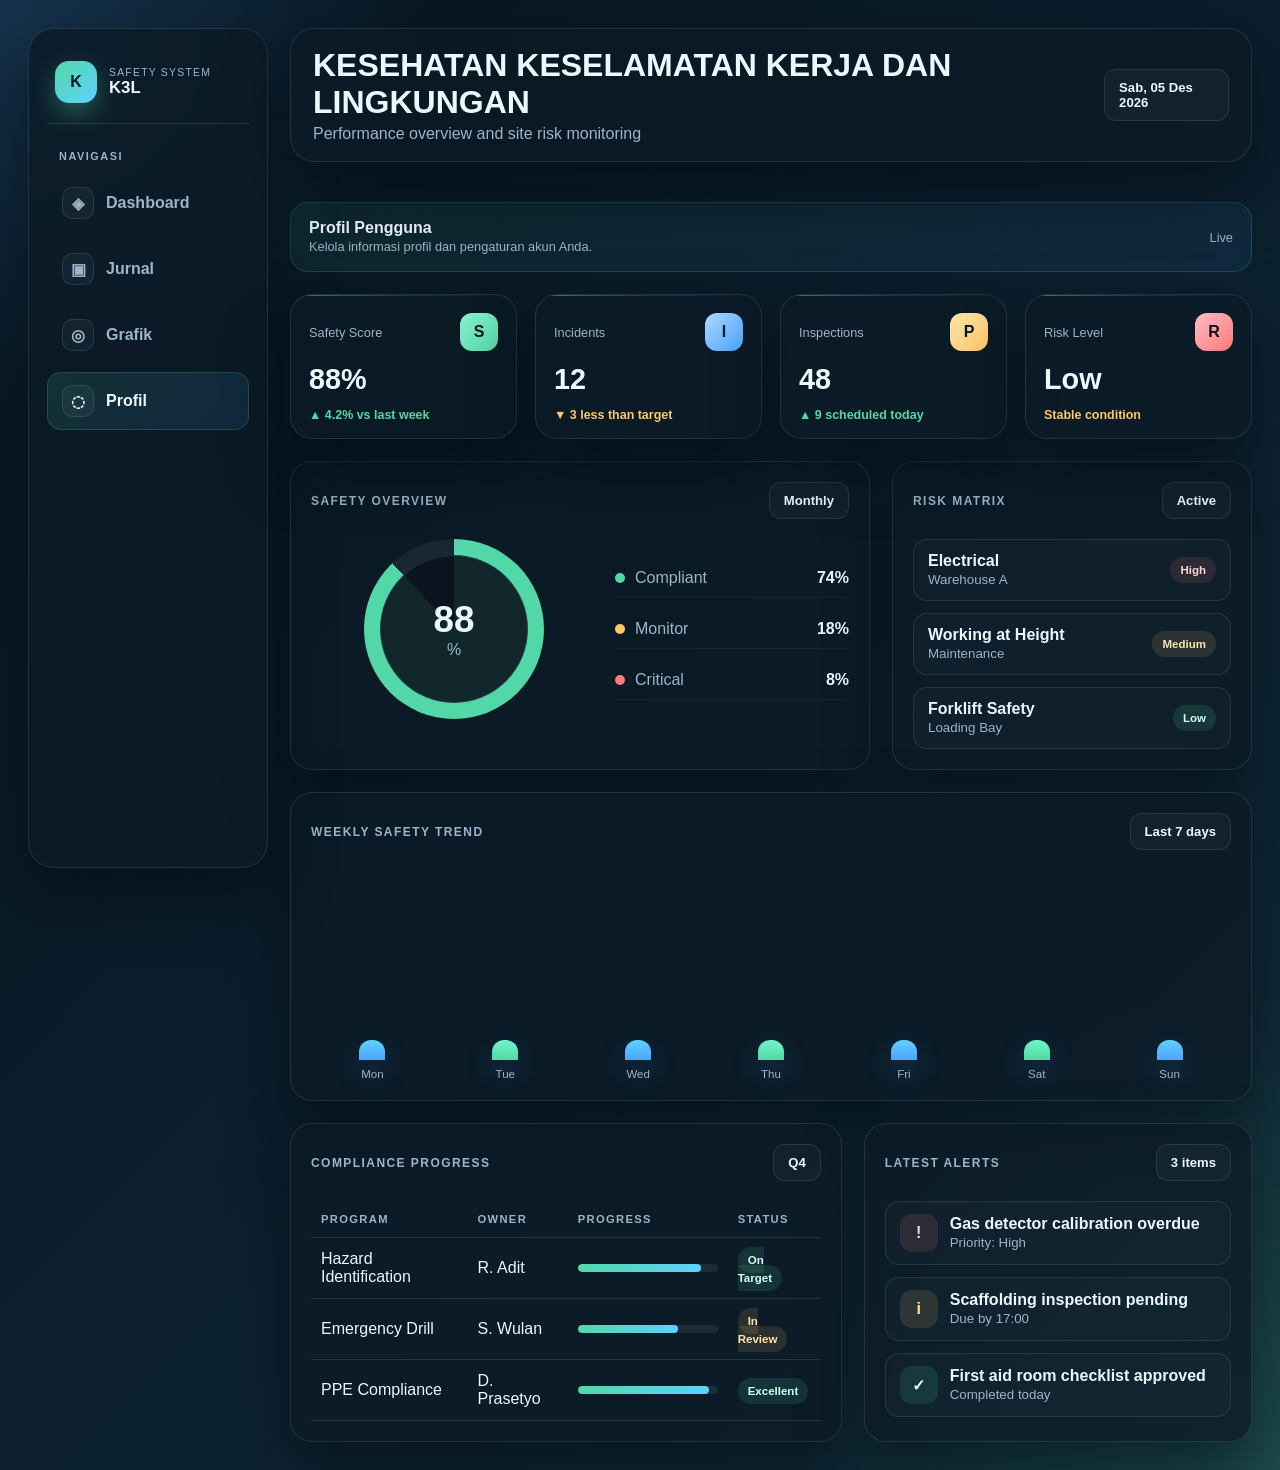
==== website/Profile.html @ e53a06c9 "Add files via upload" ====
<!DOCTYPE html>
<html lang="id">
  <head>
    <meta charset="UTF-8" />
    <meta name="viewport" content="width=device-width, initial-scale=1.0" />
    <title>K3L Premium Dashboard</title>
   <link rel="stylesheet" href="style.css">
   <link rel="stylesheet" href="bootstrap-icons.css">
  </head>
  <body>
    <div class="dashboard">
      <aside class="sidebar" id="siteSidebar">
        <div class="brand">
          <div class="brand-mark">K</div>
          <div>
            <small>Safety System</small>
            <strong>K3L</strong>
          </div>
          <button class="menu-toggle" type="button" aria-controls="siteSidebar" aria-expanded="false">
        <span aria-hidden="true" class="bi bi-list"></span> 
        </div>

        <nav class="nav" aria-label="Navigasi utama">
          <span class="nav-heading">Navigasi</span>
          <a class="nav-item" href="index.html"><span class="nav-icon" aria-hidden="true">◈</span> Dashboard</a>
          <a class="nav-item" href="Jurnal.html"><span class="nav-icon" aria-hidden="true">▣</span> Jurnal</a>
          <a class="nav-item" href="Grafik.html"><span class="nav-icon" aria-hidden="true">◎</span> Grafik</a>
          <a class="nav-item active" href="Profile.html" aria-current="page"><span class="nav-icon" aria-hidden="true">◌</span> Profil</a>
        </nav>

        
      </aside>

      <main class="main">
        <header class="topbar">
          <div class="title-wrap">
            <h1>KESEHATAN KESELAMATAN KERJA DAN LINGKUNGAN</h1>
            <p>Performance overview and site risk monitoring</p>
          </div>

          <div class="top-actions">
            <div class="pill" id="todayDate">--</div>
          </div>
        </header>

        <div class="info-panel">
          <div>
            <strong id="detailTitle">Profil Pengguna</strong>
            <span id="detailText">Kelola informasi profil dan pengaturan akun Anda.</span>
          </div>
          <span class="chip" id="detailBadge">Live</span>
        </div>

        <section class="stat-grid">
          <div class="card metric-card">
            <div class="metric-top">
              <span>Safety Score</span>
              <div class="metric-icon" style="background: linear-gradient(135deg, #8af0d0, var(--green));">S</div>
            </div>
            <strong>88%</strong>
            <div class="trend">▲ 4.2% vs last week</div>
          </div>

          <div class="card metric-card">
            <div class="metric-top">
              <span>Incidents</span>
              <div class="metric-icon" style="background: linear-gradient(135deg, #abd8ff, var(--blue));">I</div>
            </div>
            <strong>12</strong>
            <div class="trend warn">▼ 3 less than target</div>
          </div>

          <div class="card metric-card">
            <div class="metric-top">
              <span>Inspections</span>
              <div class="metric-icon" style="background: linear-gradient(135deg, #ffe4a8, var(--amber));">P</div>
            </div>
            <strong>48</strong>
            <div class="trend">▲ 9 scheduled today</div>
          </div>

          <div class="card metric-card">
            <div class="metric-top">
              <span>Risk Level</span>
              <div class="metric-icon" style="background: linear-gradient(135deg, #ffbcc5, var(--red));">R</div>
            </div>
            <strong>Low</strong>
            <div class="trend warn">Stable condition</div>
          </div>
        </section>

        <section class="content-grid">
          <div class="panel">
            <div class="panel-header">
              <h3>Safety Overview</h3>
              <span class="pill">Monthly</span>
            </div>

            <div class="score-panel">
              <div class="ring" aria-label="Safety score 88 percent">
                <div class="ring-value">
                  <strong>88</strong>
                  <span>%</span>
                </div>
              </div>

              <div class="legend">
                <div class="legend-row">
                  <div class="legend-label"><span class="dot" style="background: var(--green);"></span> Compliant</div>
                  <strong>74%</strong>
                </div>
                <div class="legend-row">
                  <div class="legend-label"><span class="dot" style="background: var(--amber);"></span> Monitor</div>
                  <strong>18%</strong>
                </div>
                <div class="legend-row">
                  <div class="legend-label"><span class="dot" style="background: var(--red);"></span> Critical</div>
                  <strong>8%</strong>
                </div>
              </div>
            </div>
          </div>

          <div class="panel">
            <div class="panel-header">
              <h3>Risk Matrix</h3>
              <span class="pill">Active</span>
            </div>

            <div class="risk-list">
              <div class="risk-item">
                <div>
                  <strong>Electrical</strong>
                  <small>Warehouse A</small>
                </div>
                <span class="risk-tag tag-red">High</span>
              </div>

              <div class="risk-item">
                <div>
                  <strong>Working at Height</strong>
                  <small>Maintenance</small>
                </div>
                <span class="risk-tag tag-amber">Medium</span>
              </div>

              <div class="risk-item">
                <div>
                  <strong>Forklift Safety</strong>
                  <small>Loading Bay</small>
                </div>
                <span class="risk-tag tag-green">Low</span>
              </div>
            </div>
          </div>
        </section>

        <section class="panel">
          <div class="panel-header">
            <h3>Weekly Safety Trend</h3>
            <span class="pill">Last 7 days</span>
          </div>

          <div class="chart-wrap">
            <div class="bars" aria-label="weekly safety trend chart">
              <div class="bar-group"><div class="bar" style="height: 54%;"></div><span>Mon</span></div>
              <div class="bar-group"><div class="bar alt" style="height: 70%;"></div><span>Tue</span></div>
              <div class="bar-group"><div class="bar" style="height: 63%;"></div><span>Wed</span></div>
              <div class="bar-group"><div class="bar alt" style="height: 84%;"></div><span>Thu</span></div>
              <div class="bar-group"><div class="bar" style="height: 76%;"></div><span>Fri</span></div>
              <div class="bar-group"><div class="bar alt" style="height: 92%;"></div><span>Sat</span></div>
              <div class="bar-group"><div class="bar" style="height: 88%;"></div><span>Sun</span></div>
            </div>
          </div>
        </section>

        <section class="bottom-grid">
          <div class="panel">
            <div class="panel-header">
              <h3>Compliance Progress</h3>
              <span class="pill">Q4</span>
            </div>

            <table>
              <thead>
                <tr>
                  <th>Program</th>
                  <th>Owner</th>
                  <th>Progress</th>
                  <th>Status</th>
                </tr>
              </thead>
              <tbody>
                <tr>
                  <td>Hazard Identification</td>
                  <td>R. Adit</td>
                  <td><div class="progress"><span style="width: 88%;"></span></div></td>
                  <td><span class="risk-tag tag-green">On Target</span></td>
                </tr>
                <tr>
                  <td>Emergency Drill</td>
                  <td>S. Wulan</td>
                  <td><div class="progress"><span style="width: 72%;"></span></div></td>
                  <td><span class="risk-tag tag-amber">In Review</span></td>
                </tr>
                <tr>
                  <td>PPE Compliance</td>
                  <td>D. Prasetyo</td>
                  <td><div class="progress"><span style="width: 94%;"></span></div></td>
                  <td><span class="risk-tag tag-green">Excellent</span></td>
                </tr>
              </tbody>
            </table>
          </div>

          <div class="panel">
            <div class="panel-header">
              <h3>Latest Alerts</h3>
              <span class="pill">3 items</span>
            </div>

            <div class="alert-list">
              <div class="alert-item">
                <div class="alert-icon red">!</div>
                <div class="alert-text">
                  <strong>Gas detector calibration overdue</strong>
                  <small>Priority: High</small>
                </div>
              </div>

              <div class="alert-item">
                <div class="alert-icon amber">i</div>
                <div class="alert-text">
                  <strong>Scaffolding inspection pending</strong>
                  <small>Due by 17:00</small>
                </div>
              </div>

              <div class="alert-item">
                <div class="alert-icon green">✓</div>
                <div class="alert-text">
                  <strong>First aid room checklist approved</strong>
                  <small>Completed today</small>
                </div>
              </div>
            </div>
          </div>
        </section>
      </main>
    </div>

    <script>
      const menuToggle = document.querySelector('.menu-toggle');
      const sidebar = document.getElementById('siteSidebar');

      menuToggle.addEventListener('click', () => {
        const isOpen = sidebar.classList.toggle('is-open');
        menuToggle.setAttribute('aria-expanded', String(isOpen));
        menuToggle.innerHTML = isOpen
          ? '<span aria-hidden="true">×</span> '
          : '<span aria-hidden="true">☰</span> ';
      });

      window.matchMedia('(min-width: 1181px)').addEventListener('change', (event) => {
        if (event.matches) {
          sidebar.classList.remove('is-open');
          menuToggle.setAttribute('aria-expanded', 'false');
          menuToggle.innerHTML = '<span aria-hidden="true">☰</span> Menu Navigasi';
        }
      });

      const dateEl = document.getElementById('todayDate');
      const now = new Date();
      dateEl.textContent = now.toLocaleDateString('id-ID', {
        weekday: 'short',
        day: '2-digit',
        month: 'short',
        year: 'numeric'
      });

      const setDetail = (title, text, badge = 'Live') => {
        document.getElementById('detailTitle').textContent = title;
        document.getElementById('detailText').textContent = text;
        document.getElementById('detailBadge').textContent = badge;
      };

      document.querySelectorAll('.nav-item').forEach((item) => {
        item.addEventListener('click', () => {
          document.querySelectorAll('.nav-item').forEach((nav) => nav.classList.remove('active'));
          item.classList.add('active');

          const label = item.textContent.trim();
          setDetail(label, `Memantau area ${label.toLowerCase()} dan perkembangan performa K3L saat ini.`, 'Active');
        });
      });

      document.querySelectorAll('.metric-card').forEach((card, index) => {
        card.addEventListener('click', () => {
          document.querySelectorAll('.metric-card').forEach((c) => c.classList.remove('active'));
          card.classList.add('active');

          const labels = {
            0: ['Safety Score', 'Pencapaian score keselamatan meningkat dan konsisten pada level aman.'],
            1: ['Incident Trend', 'Jumlah insiden turun dibanding target mingguan dan area kerja lebih terkendali.'],
            2: ['Inspection Coverage', 'Pelaksanaan inspeksi tinggi dengan jadwal hari ini terselesaikan.'],
            3: ['Risk Level', 'Tingkat risiko tetap terkendali dengan status aman untuk area operasi.']
          };

          const [title, text] = labels[index] || ['Dashboard Overview', 'Klik menu atau kartu untuk melihat detail area K3L.'];
          setDetail(title, text, 'Updated');
        });
      });

      document.querySelectorAll('.risk-item, .alert-item, .task-item').forEach((item) => {
        item.addEventListener('click', () => {
          document.querySelectorAll('.risk-item, .alert-item, .task-item').forEach((el) => el.classList.remove('active'));
          item.classList.add('active');
          const title = item.querySelector('strong')?.textContent || 'Area Dipilih';
          const desc = item.querySelector('small')?.textContent || 'Detail item dipilih dan perlu tindak lanjut segera.';
          setDetail(title, desc, 'Selected');
        });
      });
    </script>
  </body>
</html>
---- website/style.css ----
:root {
   --bg: #06141d;
   --bg-2: #0b1f2d;
   --bg-3: #112d3a;
   --panel: rgba(12, 27, 38, 0.82);
   --panel-strong: rgba(18, 37, 49, 0.92);
   --panel-soft: rgba(24, 50, 65, 0.8);
   --line: rgba(168, 196, 219, 0.14);
   --line-strong: rgba(168, 196, 219, 0.18);
   --text: #ecf7ff;
   --muted: #9bb5c9;
   --green: #52d8a6;
   --green-2: #71f4c8;
   --cyan: #5fd1ff;
   --blue: #4ca5ff;
   --blue-2: #74b7ff;
   --amber: #ffc76a;
   --amber-2: #ffd98a;
   --red: #ff7a7a;
   --red-2: #ffb1b1;
   --shadow: 0 28px 60px rgba(2, 9, 17, 0.52);
 }



 
 a {

   gap: 10px;
   text-decoration: none;
   color: var(--text);

 }

 * {
   box-sizing: border-box;
 }

 html,
 body {
   margin: 0;
   min-height: 100%;
   font-family: "Segoe UI", Tahoma, Geneva, Verdana, sans-serif;
   background:
     radial-gradient(circle at top left, rgba(61, 130, 202, 0.28), transparent 22%),
     radial-gradient(circle at bottom right, rgba(82, 216, 166, 0.18), transparent 25%),
     linear-gradient(135deg, var(--bg) 0%, var(--bg-2) 52%, var(--bg-3) 100%);
   color: var(--text);
 }

 body {
   padding: 28px;
 }

 .dashboard {
   max-width: 1480px;
   margin: 0 auto;
   display: grid;
   grid-template-columns: 240px 1fr;
   gap: 22px;
 }

 .menu-toggle {
   display: none;
   align-items: center;
   justify-content: center;
   gap: 10px;
   min-height: 48px;
   padding: 12px 16px;
   border: 1px solid rgba(82, 216, 166, 0.24);
   border-radius: 14px;
   background: linear-gradient(135deg, rgba(82, 216, 166, 0.14), rgba(79, 144, 255, 0.12));
   color: var(--text);
   font: inherit;
   font-weight: 700;
   cursor: pointer;
 }

 .menu-toggle:focus-visible {
   outline: 2px solid var(--cyan);
   outline-offset: 3px;
 }

 .sidebar {
   background: rgba(12, 27, 38, 0.8);
   border: 1px solid var(--line);
   border-radius: 26px;
   box-shadow: var(--shadow);
   padding: 22px 18px;
   min-height: 840px;
   align-self: start;
   position: sticky;
   top: 28px;
   backdrop-filter: blur(18px);
 }

 .brand {
   display: flex;
   align-items: center;
   gap: 12px;
   padding: 10px 8px 20px;
   border-bottom: 1px solid var(--line);
 }

 .brand-mark {
   width: 42px;
   height: 42px;
   border-radius: 14px;
   background: linear-gradient(135deg, var(--green), var(--cyan));
   color: #031721;
   display: grid;
   place-items: center;
   font-weight: 800;
   box-shadow: 0 10px 25px rgba(82, 216, 166, 0.35);
 }

 .brand small {
   display: block;
   color: var(--muted);
   letter-spacing: 0.12em;
   text-transform: uppercase;
   font-size: 0.65rem;
 }

 .brand strong {
   display: block;
   font-size: 1.05rem;
 }

 .nav {
   margin-top: 26px;
   display: grid;
   gap: 8px;
 }

 .nav-heading {
   padding: 0 12px 4px;
   color: var(--muted);
   font-size: 0.68rem;
   font-weight: 700;
   letter-spacing: 0.14em;
   text-transform: uppercase;
 }

 .nav-item {
   display: flex;
   align-items: center;
   gap: 12px;
   width: 100%;
   padding: 12px 14px;
   border-radius: 14px;
   color: var(--muted);
   font-weight: 600;
   border: 1px solid transparent;
   text-decoration: none;
   transition: all 0.2s ease;
 }

 .nav-item:hover,
 .nav-item:focus-visible,
 .metric-card:hover,
 .risk-item:hover,
 .alert-item:hover,
 .task-item:hover {
   transform: translateY(-1px);
   border-color: rgba(82, 216, 166, 0.2);
 }

 .nav-item:focus-visible {
   outline: 2px solid var(--cyan);
   outline-offset: 2px;
 }

 .nav-item.active {
   background: linear-gradient(135deg, rgba(82, 216, 166, 0.12), rgba(79, 144, 255, 0.12));
   color: var(--text);
   border-color: rgba(82, 216, 166, 0.2);
 }

 .nav-icon {
   width: 32px;
   height: 32px;
   border-radius: 10px;
   display: grid;
   place-items: center;
   background: rgba(255, 255, 255, 0.04);
   border: 1px solid var(--line);
 }

 .sidebar-card {
   margin-top: 28px;
   padding: 16px 14px;
   border-radius: 18px;
   background: linear-gradient(180deg, rgba(82, 216, 166, 0.08), rgba(79, 144, 255, 0.04));
   border: 1px solid rgba(82, 216, 166, 0.16);
 }

 .sidebar-card small {
   color: var(--muted);
   display: block;
   margin-bottom: 8px;
 }

 .sidebar-card strong {
   display: block;
   font-size: 1.8rem;
   margin-bottom: 8px;
 }

 .sidebar-card .chip {
   display: inline-block;
   background: rgba(82, 216, 166, 0.12);
   color: #c4f5df;
   border: 1px solid rgba(82, 216, 166, 0.2);
   border-radius: 999px;
   padding: 6px 10px;
   font-size: 0.72rem;
   font-weight: 700;
 }

 .main {
   display: grid;
   gap: 22px;
 }

 .topbar {
   display: flex;
   justify-content: space-between;
   align-items: center;
   background: rgba(12, 27, 38, 0.7);
   border: 1px solid var(--line);
   border-radius: 24px;
   padding: 18px 22px;
   box-shadow: var(--shadow);
   backdrop-filter: blur(18px);
 }

 .title-wrap h1 {
   margin: 0;
   font-size: 2rem;
 }

 .title-wrap p {
   margin: 4px 0 0;
   color: var(--muted);
 }

 .top-actions {
   display: flex;
   align-items: center;
   gap: 12px;
 }

 .pill,
 .btn-primary {
   border: 1px solid var(--line);
   border-radius: 12px;
   padding: 10px 14px;
   font-size: 0.82rem;
   background: rgba(255, 255, 255, 0.03);
   color: var(--text);
   font-weight: 600;
 }

 .btn-primary {
   background: linear-gradient(135deg, rgba(82, 216, 166, 0.18), rgba(79, 144, 255, 0.18));
   border-color: rgba(82, 216, 166, 0.22);
 }

 .stat-grid {
   display: grid;
   grid-template-columns: repeat(4, minmax(170px, 1fr));
   gap: 18px;
 }

 .card {
   background: rgba(12, 27, 38, 0.8);
   border: 1px solid var(--line);
   border-radius: 22px;
   box-shadow: var(--shadow);
   padding: 18px 18px 16px;
   position: relative;
   overflow: hidden;
 }

 .card::before {
   content: "";
   position: absolute;
   inset: 0 auto auto 0;
   width: 100%;
   height: 1px;
   background: linear-gradient(90deg, rgba(82, 216, 166, 0.55), rgba(79, 144, 255, 0.2), transparent);
 }

 .metric-card {
   display: grid;
   gap: 12px;
   cursor: pointer;
   transition: all 0.2s ease;
 }

 .metric-card.active {
   border-color: rgba(82, 216, 166, 0.35);
   box-shadow: 0 0 0 1px rgba(82, 216, 166, 0.18), var(--shadow);
   background: linear-gradient(180deg, rgba(82, 216, 166, 0.08), rgba(12, 27, 38, 0.82));
 }

 .metric-top {
   display: flex;
   justify-content: space-between;
   align-items: center;
 }

 .metric-top span {
   color: var(--muted);
   font-size: 0.8rem;
 }

 .metric-icon {
   width: 38px;
   height: 38px;
   border-radius: 12px;
   display: grid;
   place-items: center;
   font-weight: 800;
   color: #051821;
 }

 .metric-card strong {
   font-size: clamp(1.8rem, 2vw, 2.3rem);
 }

 .trend {
   color: var(--green);
   font-size: 0.78rem;
   font-weight: 600;
 }

 .trend.warn {
   color: var(--amber);
 }

 .content-grid {
   display: grid;
   grid-template-columns: 1.45fr 0.9fr;
   gap: 22px;
 }

 .panel {
   background: rgba(12, 27, 38, 0.8);
   border: 1px solid var(--line);
   border-radius: 22px;
   padding: 20px;
   box-shadow: var(--shadow);
 }

 .info-panel {
   display: flex;
   justify-content: space-between;
   align-items: center;
   gap: 12px;
   background: linear-gradient(135deg, rgba(82, 216, 166, 0.08), rgba(79, 144, 255, 0.08));
   border: 1px solid rgba(82, 216, 166, 0.18);
   border-radius: 18px;
   padding: 16px 18px;
   margin-top: 18px;
 }

 .info-panel strong {
   display: block;
   font-size: 1rem;
 }

 .info-panel span {
   color: var(--muted);
   font-size: 0.8rem;
 }

 .panel-header {
   display: flex;
   justify-content: space-between;
   align-items: center;
   margin-bottom: 20px;
 }

 .panel-header h3 {
   margin: 0;
   letter-spacing: 0.12em;
   text-transform: uppercase;
   color: var(--muted);
   font-size: 0.75rem;
 }

 .score-panel {
   display: grid;
   grid-template-columns: 1.1fr 0.9fr;
   gap: 18px;
   align-items: center;
 }

 .ring {
   --score: 88;
   width: 180px;
   height: 180px;
   border-radius: 50%;
   display: grid;
   place-items: center;
   background: conic-gradient(var(--green) calc(var(--score) * 1%), rgba(255, 255, 255, 0.06) 0);
   position: relative;
   margin: 0 auto;
 }

 .ring::before {
   content: "";
   position: absolute;
   inset: 16px;
   border-radius: 50%;
   background: rgba(10, 21, 32, 0.9);
   border: 1px solid var(--line);
 }

 .ring-value {
   position: relative;
   z-index: 1;
   text-align: center;
 }

 .ring-value strong {
   display: block;
   font-size: 2.3rem;
 }

 .ring-value span {
   color: var(--muted);
 }

 .legend {
   display: grid;
   gap: 12px;
 }

 .legend-row {
   display: flex;
   align-items: center;
   justify-content: space-between;
   padding: 10px 0;
   border-bottom: 1px solid rgba(255, 255, 255, 0.04);
 }

 .legend-label {
   display: flex;
   align-items: center;
   gap: 10px;
   color: var(--muted);
 }

 .dot {
   width: 10px;
   height: 10px;
   border-radius: 50%;
   display: inline-block;
 }

 .risk-list {
   display: grid;
   gap: 12px;
 }

 .risk-item {
   display: grid;
   grid-template-columns: 1fr auto;
   gap: 12px;
   align-items: center;
   padding: 12px 14px;
   border: 1px solid var(--line);
   border-radius: 14px;
   background: rgba(255, 255, 255, 0.02);
   cursor: pointer;
   transition: all 0.2s ease;
 }

 .risk-item.active {
   border-color: rgba(82, 216, 166, 0.3);
   background: rgba(82, 216, 166, 0.04);
 }

 .risk-item strong {
   display: block;
 }

 .risk-item small {
   color: var(--muted);
 }

 .risk-tag {
   border-radius: 999px;
   padding: 7px 10px;
   font-size: 0.72rem;
   font-weight: 700;
 }

 .tag-green {
   background: rgba(82, 216, 166, 0.12);
   color: #d5fdf0;
 }

 .tag-amber {
   background: rgba(255, 199, 106, 0.12);
   color: #ffe2a9;
 }

 .tag-red {
   background: rgba(255, 122, 122, 0.12);
   color: #ffd0d0;
 }

 .chart-wrap {
   margin-top: 8px;
 }

 .bars {
   display: flex;
   align-items: flex-end;
   justify-content: space-between;
   gap: 10px;
   height: 210px;
   padding-top: 16px;
 }

 .bar-group {
   flex: 1;
   display: flex;
   flex-direction: column;
   align-items: center;
   gap: 8px;
 }

 .bar {
   width: 26px;
   border-radius: 12px 12px 0 0;
   background: linear-gradient(180deg, var(--cyan), var(--blue));
   min-height: 20px;
   box-shadow: 0 12px 28px rgba(79, 144, 255, 0.22);
 }

 .bar.alt {
   background: linear-gradient(180deg, var(--green-2), var(--green));
 }

 .bar-group span {
   color: var(--muted);
   font-size: 0.72rem;
 }

 .task-list,
 .alert-list {
   display: grid;
   gap: 12px;
 }

 .task-item,
 .alert-item {
   display: grid;
   grid-template-columns: auto 1fr auto;
   gap: 12px;
   align-items: center;
   padding: 12px 14px;
   border: 1px solid var(--line);
   border-radius: 14px;
   background: rgba(255, 255, 255, 0.02);
   cursor: pointer;
   transition: all 0.2s ease;
 }

 .task-item.active,
 .alert-item.active {
   border-color: rgba(82, 216, 166, 0.3);
   background: rgba(82, 216, 166, 0.04);
 }

 .avatar {
   width: 38px;
   height: 38px;
   border-radius: 12px;
   display: grid;
   place-items: center;
   font-weight: 800;
   color: #021822;
 }

 .avatar.green {
   background: linear-gradient(135deg, #89f0d0, var(--green));
 }

 .avatar.blue {
   background: linear-gradient(135deg, #a9d6ff, var(--blue));
 }

 .avatar.amber {
   background: linear-gradient(135deg, #ffe7a8, var(--amber));
 }

 .task-text strong,
 .alert-text strong {
   display: block;
 }

 .task-text small,
 .alert-text small {
   color: var(--muted);
 }

 .status-dot {
   width: 10px;
   height: 10px;
   border-radius: 50%;
   background: var(--green);
   box-shadow: 0 0 0 6px rgba(82, 216, 166, 0.12);
 }

 .bottom-grid {
   display: grid;
   grid-template-columns: 1.35fr 0.95fr;
   gap: 22px;
 }

 table {
   width: 100%;
   border-collapse: collapse;
 }

 th,
 td {
   text-align: left;
   padding: 12px 10px;
   border-bottom: 1px solid var(--line);
 }

 th {
   color: var(--muted);
   letter-spacing: 0.12em;
   text-transform: uppercase;
   font-size: 0.7rem;
 }

 .progress {
   width: 140px;
   height: 8px;
   background: rgba(255, 255, 255, 0.07);
   border-radius: 999px;
   overflow: hidden;
 }

 .progress>span {
   display: block;
   height: 100%;
   border-radius: inherit;
   background: linear-gradient(90deg, var(--green), var(--cyan));
 }

 .alert-item {
   grid-template-columns: auto 1fr;
 }

 .alert-icon {
   width: 38px;
   height: 38px;
   border-radius: 12px;
   display: grid;
   place-items: center;
   font-weight: 800;
 }

 .alert-icon.red {
   background: rgba(255, 122, 122, 0.12);
   color: #ffd0d0;
 }

 .alert-icon.amber {
   background: rgba(255, 199, 106, 0.12);
   color: #ffe2a9;
 }

 .alert-icon.green {
   background: rgba(82, 216, 166, 0.12);
   color: #d5fdf0;
 }

 @media (max-width: 1180px) {
   .dashboard {
     grid-template-columns: 1fr;
     gap: 14px;
   }

   .menu-toggle {
     display: flex;
         position: absolute;
    right: 10px;
   }

   .sidebar {
     max-height: 70px;
     min-height: 0;
     margin: 0;
     padding: 0 18px;
     border-width: 0;
     overflow: hidden;
     /* opacity: 0; */
     /* visibility: Hidden; */
     transform: translateY(-10px);
     transition: max-height 0.4s ease, opacity 0.3s ease, transform 0.3s ease,
       padding 0.4s ease, border-width 0.4s ease, visibility 0.4s;
     position: static;
   }

   .sidebar.is-open {
     max-height: 420px;
     padding: 22px 18px;
     border-width: 1px;
     opacity: 1;
     visibility: visible;
     transform: translateY(0);
   }
 }

 @media (max-width: 900px) {

   .stat-grid,
   .content-grid,
   .bottom-grid,
   .score-panel {
     grid-template-columns: 1fr;
   }
 }

 @media (max-width: 620px) {
   body {
     padding: 16px;
   }

   .topbar {
     flex-direction: column;
     align-items: flex-start;
     gap: 16px;
   }

   .stat-grid {
     grid-template-columns: 1fr 1fr;
   }

   .top-actions {
     width: 100%;
     justify-content: space-between;
   }

   .nav {
     grid-template-columns: repeat(2, minmax(0, 1fr));
   }

   .nav-heading {
     grid-column: 1 / -1;
   }

   .nav-item {
     padding: 10px;
     gap: 8px;
     font-size: 0.88rem;
   }
 }
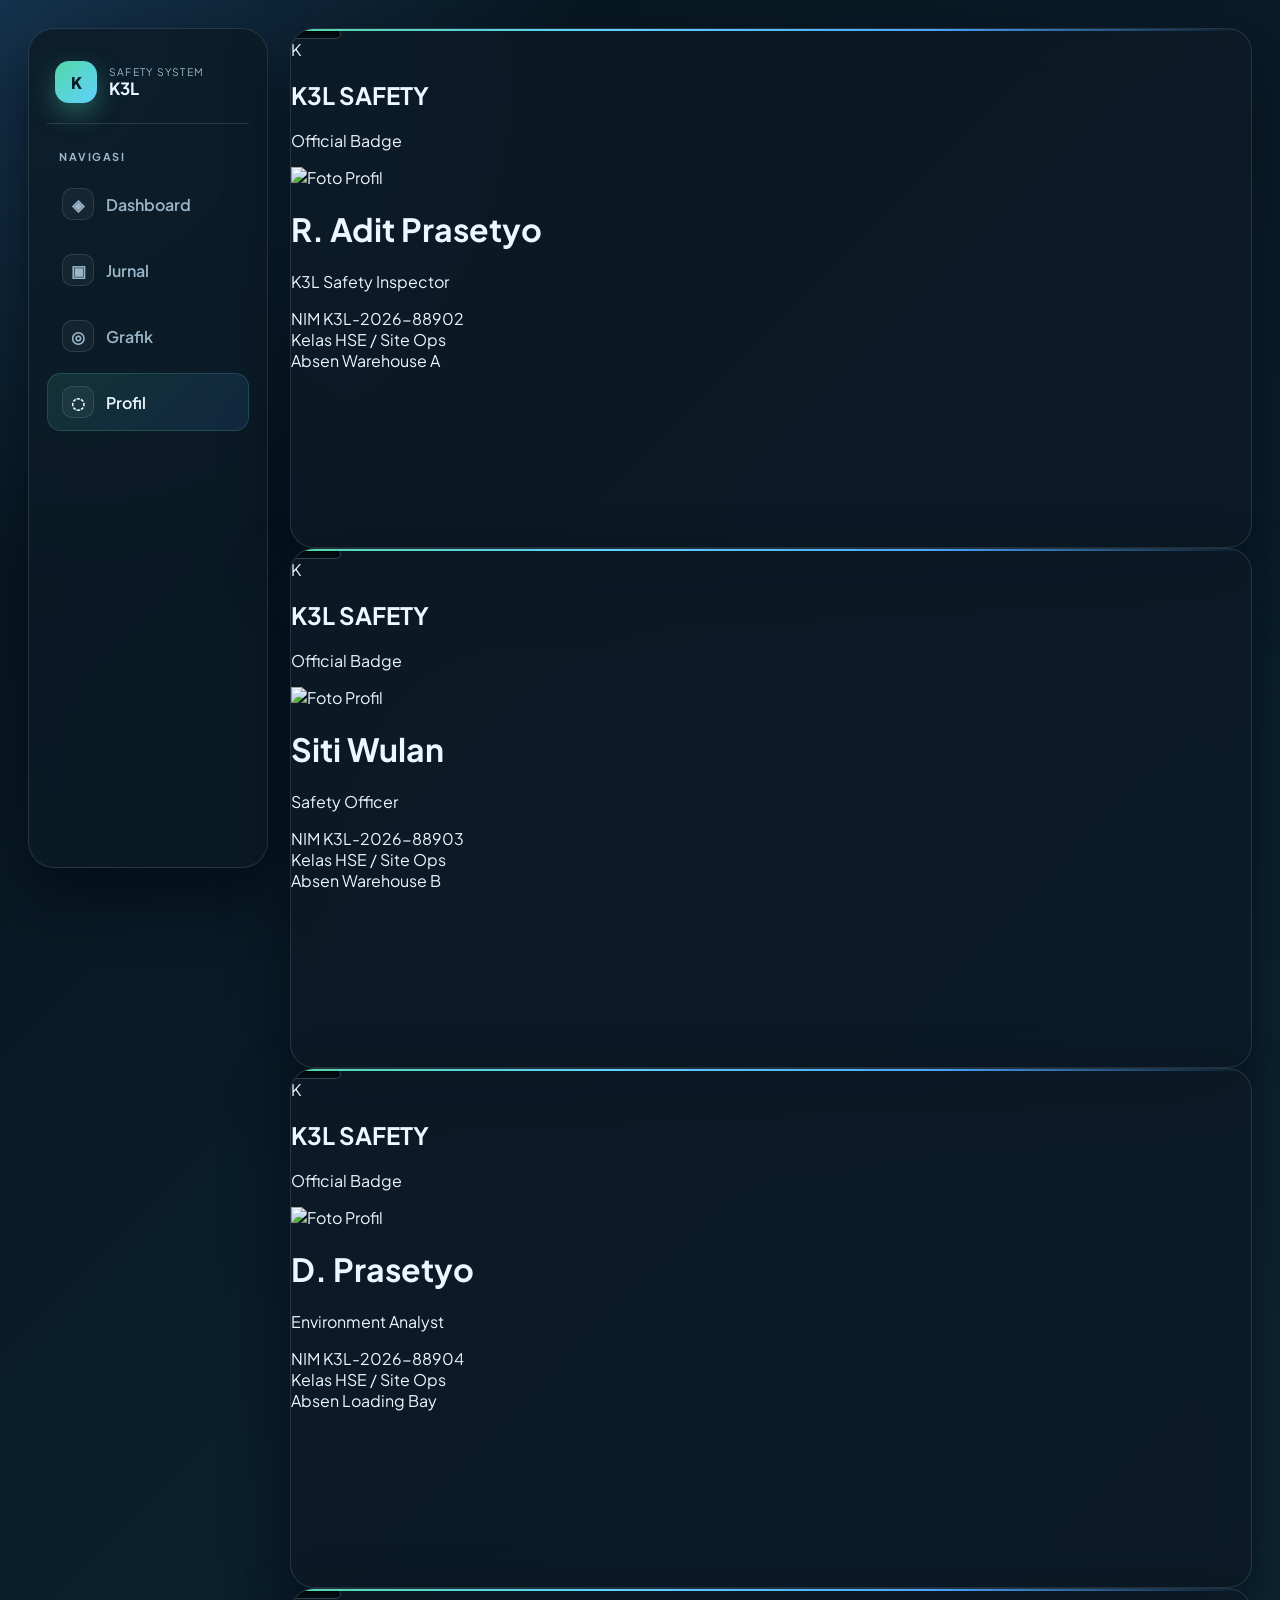
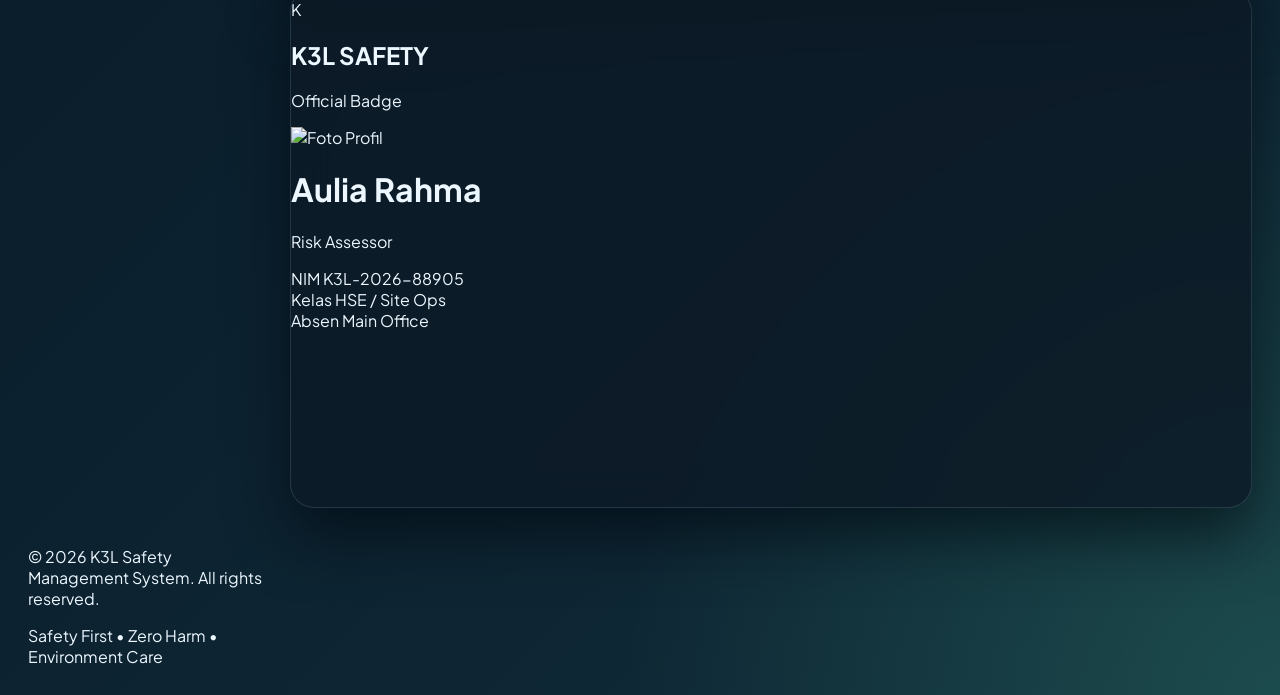
==== commit c48719f1: "nih" ====
--- a/website/Profile.html
+++ b/website/Profile.html
@@ -1,325 +1,536 @@
-<!DOCTYPE html>
+<!doctype html>
 <html lang="id">
-  <head>
+
+<head>
     <meta charset="UTF-8" />
     <meta name="viewport" content="width=device-width, initial-scale=1.0" />
-    <title>K3L Premium Dashboard</title>
-   <link rel="stylesheet" href="style.css">
-   <link rel="stylesheet" href="bootstrap-icons.css">
-  </head>
-  <body>
+    <title>K3L Premium Dashboard - ID Card</title>
+
+    <!-- Tailwind CSS & Icons CDN -->
+    <script src="https://cdn.tailwindcss.com"></script>
+    <link rel="preconnect" href="https://fonts.googleapis.com" />
+    <link rel="preconnect" href="https://fonts.gstatic.com" crossorigin />
+    <link href="https://fonts.googleapis.com/css2?family=Plus+Jakarta+Sans:wght@400;500;600;700;800&display=swap"
+        rel="stylesheet" />
+    <link rel="stylesheet" href="https://cdnjs.cloudflare.com/ajax/libs/font-awesome/6.4.0/css/all.min.css" />
+    <link rel="stylesheet" href="https://cdn.jsdelivr.net/npm/bootstrap-icons@1.11.1/font/bootstrap-icons.css" />
+
+    <!-- GABUNGAN CSS TERPADU -->
+    <style>
+        :root {
+            --bg: #06141d;
+            --bg-2: #0b1f2d;
+            --bg-3: #112d3a;
+            --panel: rgba(12, 27, 38, 0.85);
+            --panel-strong: rgba(18, 37, 49, 0.95);
+            --panel-soft: rgba(24, 50, 65, 0.8);
+            --line: rgba(168, 196, 219, 0.16);
+            --line-strong: rgba(168, 196, 219, 0.28);
+            --text: #ecf7ff;
+            --muted: #9bb5c9;
+            --green: #52d8a6;
+            --green-2: #71f4c8;
+            --cyan: #5fd1ff;
+            --blue: #4ca5ff;
+            --blue-2: #74b7ff;
+            --amber: #ffc76a;
+            --amber-2: #ffd98a;
+            --red: #ff7a7a;
+            --red-2: #ffb1b1;
+            --shadow: 0 28px 60px rgba(2, 9, 17, 0.65);
+        }
+
+        * {
+            box-sizing: border-box;
+        }
+
+        html,
+        body {
+            margin: 0;
+            min-height: 100%;
+            font-family:
+                "Plus Jakarta Sans", "Segoe UI", Tahoma, Geneva, Verdana, sans-serif;
+            background:
+                radial-gradient(circle at top left,
+                    rgba(61, 130, 202, 0.28),
+                    transparent 22%),
+                radial-gradient(circle at bottom right,
+                    rgba(82, 216, 166, 0.18),
+                    transparent 25%),
+                linear-gradient(135deg,
+                    var(--bg) 0%,
+                    var(--bg-2) 52%,
+                    var(--bg-3) 100%);
+            color: var(--text);
+        }
+
+        body {
+            padding: 28px;
+        }
+
+        a {
+            gap: 10px;
+            text-decoration: none;
+            color: var(--text);
+        }
+
+        /* Custom Glassmorphism Card Style */
+        .glass-card {
+            background: rgba(12, 27, 38, 0.85);
+            backdrop-filter: blur(20px);
+            -webkit-backdrop-filter: blur(20px);
+            border: 1px solid var(--line);
+            box-shadow: var(--shadow);
+        }
+
+        .glass-input {
+            background: rgba(255, 255, 255, 0.04);
+            border: 1px solid var(--line);
+            color: var(--text);
+            transition: all 0.2s ease;
+        }
+
+        .glass-input:focus {
+            border-color: var(--cyan);
+            outline: none;
+            box-shadow: 0 0 12px rgba(95, 209, 255, 0.25);
+            background: rgba(255, 255, 255, 0.07);
+        }
+
+        .dashboard {
+            max-width: 1480px;
+            margin: 0 auto;
+            display: grid;
+            grid-template-columns: 240px 1fr;
+            gap: 22px;
+        }
+
+        .menu-toggle {
+            display: none;
+            align-items: center;
+            justify-content: center;
+            gap: 10px;
+            min-height: 48px;
+            padding: 12px 16px;
+            border: 1px solid rgba(82, 216, 166, 0.24);
+            border-radius: 14px;
+            background: linear-gradient(135deg,
+                    rgba(82, 216, 166, 0.14),
+                    rgba(79, 144, 255, 0.12));
+            color: var(--text);
+            font: inherit;
+            font-weight: 700;
+            cursor: pointer;
+        }
+
+        .sidebar {
+            background: rgba(12, 27, 38, 0.8);
+            border: 1px solid var(--line);
+            border-radius: 26px;
+            box-shadow: var(--shadow);
+            padding: 22px 18px;
+            min-height: 840px;
+            align-self: start;
+            position: sticky;
+            top: 28px;
+            backdrop-filter: blur(18px);
+        }
+
+        .brand {
+            display: flex;
+            align-items: center;
+            gap: 12px;
+            padding: 10px 8px 20px;
+            border-bottom: 1px solid var(--line);
+        }
+
+        .brand-mark {
+            width: 42px;
+            height: 42px;
+            border-radius: 14px;
+            background: linear-gradient(135deg, var(--green), var(--cyan));
+            color: #031721;
+            display: grid;
+            place-items: center;
+            font-weight: 800;
+            box-shadow: 0 10px 25px rgba(82, 216, 166, 0.35);
+        }
+
+        .brand small {
+            display: block;
+            color: var(--muted);
+            letter-spacing: 0.12em;
+            text-transform: uppercase;
+            font-size: 0.65rem;
+        }
+
+        .brand strong {
+            display: block;
+            font-size: 1.05rem;
+        }
+
+        .nav {
+            margin-top: 26px;
+            display: grid;
+            gap: 8px;
+        }
+
+        .nav-heading {
+            padding: 0 12px 4px;
+            color: var(--muted);
+            font-size: 0.68rem;
+            font-weight: 700;
+            letter-spacing: 0.14em;
+            text-transform: uppercase;
+        }
+
+        .nav-item {
+            display: flex;
+            align-items: center;
+            gap: 12px;
+            width: 100%;
+            padding: 12px 14px;
+            border-radius: 14px;
+            color: var(--muted);
+            font-weight: 600;
+            border: 1px solid transparent;
+            text-decoration: none;
+            transition: all 0.2s ease;
+        }
+
+        .nav-item:hover,
+        .nav-item.active {
+            background: linear-gradient(135deg,
+                    rgba(82, 216, 166, 0.12),
+                    rgba(79, 144, 255, 0.12));
+            color: var(--text);
+            border-color: rgba(82, 216, 166, 0.2);
+        }
+
+        .nav-icon {
+            width: 32px;
+            height: 32px;
+            border-radius: 10px;
+            display: grid;
+            place-items: center;
+            background: rgba(255, 255, 255, 0.04);
+            border: 1px solid var(--line);
+        }
+
+        /* Card Styles */
+        .card-front {
+            width: 100%;
+            height: 520px;
+            border-radius: 24px;
+            overflow: hidden;
+            position: relative;
+        }
+
+        .card-front::before {
+            content: "";
+            position: absolute;
+            top: 0;
+            left: 0;
+            right: 0;
+            height: 2px;
+            background: linear-gradient(90deg,
+                    var(--green),
+                    var(--cyan),
+                    var(--blue),
+                    transparent);
+        }
+
+        .lanyard-hole {
+            width: 50px;
+            height: 10px;
+            background: rgba(4, 15, 22, 0.9);
+            border: 1px solid var(--line-strong);
+            border-radius: 20px;
+            box-shadow: inset 0 2px 5px rgba(0, 0, 0, 0.8);
+        }
+
+        /* Responsif */
+        @media (max-width: 1180px) {
+            .dashboard {
+                grid-template-columns: 1fr;
+                gap: 14px;
+            }
+
+            .menu-toggle {
+                display: flex;
+                position: absolute;
+                right: 10px;
+            }
+
+            .sidebar {
+                max-height: 70px;
+                min-height: 0;
+                margin: 0;
+                padding: 0 18px;
+                border-width: 0;
+                overflow: hidden;
+                transform: translateY(-10px);
+                transition:
+                    max-height 0.4s ease,
+                    opacity 0.3s ease,
+                    transform 0.3s ease,
+                    padding 0.4s ease;
+                position: static;
+            }
+
+            .sidebar.is-open {
+                max-height: 420px;
+                padding: 22px 18px;
+                border-width: 1px;
+                opacity: 1;
+                visibility: visible;
+                transform: translateY(0);
+            }
+        }
+
+        @media (max-width: 620px) {
+            body {
+                padding: 16px;
+            }
+        }
+    </style>
+</head>
+
+<body>
     <div class="dashboard">
-      <aside class="sidebar" id="siteSidebar">
-        <div class="brand">
-          <div class="brand-mark">K</div>
-          <div>
-            <small>Safety System</small>
-            <strong>K3L</strong>
-          </div>
-          <button class="menu-toggle" type="button" aria-controls="siteSidebar" aria-expanded="false">
-        <span aria-hidden="true" class="bi bi-list"></span> 
-        </div>
-
-        <nav class="nav" aria-label="Navigasi utama">
-          <span class="nav-heading">Navigasi</span>
-          <a class="nav-item" href="index.html"><span class="nav-icon" aria-hidden="true">◈</span> Dashboard</a>
-          <a class="nav-item" href="Jurnal.html"><span class="nav-icon" aria-hidden="true">▣</span> Jurnal</a>
-          <a class="nav-item" href="Grafik.html"><span class="nav-icon" aria-hidden="true">◎</span> Grafik</a>
-          <a class="nav-item active" href="Profile.html" aria-current="page"><span class="nav-icon" aria-hidden="true">◌</span> Profil</a>
-        </nav>
-
-        
-      </aside>
-
-      <main class="main">
-        <header class="topbar">
-          <div class="title-wrap">
-            <h1>KESEHATAN KESELAMATAN KERJA DAN LINGKUNGAN</h1>
-            <p>Performance overview and site risk monitoring</p>
-          </div>
-
-          <div class="top-actions">
-            <div class="pill" id="todayDate">--</div>
-          </div>
-        </header>
-
-        <div class="info-panel">
-          <div>
-            <strong id="detailTitle">Profil Pengguna</strong>
-            <span id="detailText">Kelola informasi profil dan pengaturan akun Anda.</span>
-          </div>
-          <span class="chip" id="detailBadge">Live</span>
-        </div>
-
-        <section class="stat-grid">
-          <div class="card metric-card">
-            <div class="metric-top">
-              <span>Safety Score</span>
-              <div class="metric-icon" style="background: linear-gradient(135deg, #8af0d0, var(--green));">S</div>
+        <aside class="sidebar" id="siteSidebar">
+            <div class="brand">
+                <div class="brand-mark">K</div>
+                <div>
+                    <small>Safety System</small>
+                    <strong>K3L</strong>
+                </div>
+                <button class="menu-toggle" type="button" aria-controls="siteSidebar" aria-expanded="false">
+                    <span aria-hidden="true" class="bi bi-list"></span>
+                </button>
             </div>
-            <strong>88%</strong>
-            <div class="trend">▲ 4.2% vs last week</div>
-          </div>
-
-          <div class="card metric-card">
-            <div class="metric-top">
-              <span>Incidents</span>
-              <div class="metric-icon" style="background: linear-gradient(135deg, #abd8ff, var(--blue));">I</div>
+
+            <nav class="nav is-open" aria-label="Navigasi utama">
+                <span class="nav-heading">Navigasi</span>
+                <a class="nav-item" href="index.html" aria-current="page"><span class="nav-icon"
+                        aria-hidden="true">◈</span> Dashboard</a>
+                <a class="nav-item" href="Jurnal.html"><span class="nav-icon" aria-hidden="true">▣</span> Jurnal</a>
+                <a class="nav-item" href="Grafik.html"><span class="nav-icon" aria-hidden="true">◎</span> Grafik</a>
+                <a class="nav-item active" href="Profile.html"><span class="nav-icon" aria-hidden="true">◌</span>
+                    Profil</a>
+            </nav>
+        </aside>
+
+        <!-- MAIN CONTAINER -->
+        <main class="w-full max-w-6xl my-auto">
+            <!-- CONTAINER GRID 4 KARTU -->
+            <div class="grid grid-cols-1 md:grid-cols-2 gap-8 items-center justify-items-center">
+                
+                <!-- KARTU 1 -->
+                <div class="card-front glass-card border border-[#a8c4db]/20 p-6 flex flex-col justify-between relative select-none">
+                    <div class="absolute top-3 left-1/2 -translate-x-1/2 lanyard-hole"></div>
+                    <div class="mt-4 flex justify-between items-start">
+                        <div class="flex items-center gap-2.5">
+                            <div class="w-8 h-8 rounded-lg bg-gradient-to-br from-[#52d8a6] to-[#5fd1ff] text-[#031721] flex items-center justify-center font-black text-base shadow-md shadow-[#52d8a6]/30">K</div>
+                            <div>
+                                <h2 class="text-sm font-extrabold text-[#ecf7ff] tracking-wider leading-none">K3L SAFETY</h2>
+                                <p class="text-[0.6rem] text-[#9bb5c9] tracking-widest uppercase">Official Badge</p>
+                            </div>
+                        </div>
+                    </div>
+                    <div class="flex flex-col items-center my-2">
+                        <div class="relative group cursor-pointer">
+                            <div class="w-28 h-28 rounded-2xl p-1 bg-gradient-to-tr from-[#52d8a6] via-[#5fd1ff] to-[#4ca5ff] shadow-lg shadow-[#5fd1ff]/20">
+                                <img src="https://images.unsplash.com/photo-1560250097-0b93528c311a?auto=format&fit=crop&w=400&q=80" alt="Foto Profil" class="w-full h-full object-cover rounded-xl bg-[#0b1f2d]" />
+                            </div>
+                        </div>
+                        <div class="mt-3 text-center">
+                            <h1 class="text-xl font-extrabold text-[#ecf7ff] tracking-wide leading-tight">R. Adit Prasetyo</h1>
+                            <p class="text-xs text-[#5fd1ff] font-semibold mt-0.5">K3L Safety Inspector</p>
+                        </div>
+                    </div>
+                    <div class="bg-[#0b1f2d]/80 rounded-xl p-3 border border-[#a8c4db]/15 space-y-2 text-xs">
+                        <div class="flex justify-between items-center border-b border-white/5 pb-1">
+                            <span class="text-[#9bb5c9]">NIM</span>
+                            <span class="font-mono font-bold text-[#ecf7ff]">K3L-2026-88902</span>
+                        </div>
+                        <div class="flex justify-between items-center border-b border-white/5 pb-1">
+                            <span class="text-[#9bb5c9]">Kelas</span>
+                            <span class="font-semibold text-[#ecf7ff]">HSE / Site Ops</span>
+                        </div>
+                        <div class="flex justify-between items-center">
+                            <span class="text-[#9bb5c9]">Absen</span>
+                            <span class="font-semibold text-[#71f4c8]">Warehouse A</span>
+                        </div>
+                    </div>
+                </div>
+
+                <!-- KARTU 2 -->
+                <div class="card-front glass-card border border-[#a8c4db]/20 p-6 flex flex-col justify-between relative select-none">
+                    <div class="absolute top-3 left-1/2 -translate-x-1/2 lanyard-hole"></div>
+                    <div class="mt-4 flex justify-between items-start">
+                        <div class="flex items-center gap-2.5">
+                            <div class="w-8 h-8 rounded-lg bg-gradient-to-br from-[#52d8a6] to-[#5fd1ff] text-[#031721] flex items-center justify-center font-black text-base shadow-md shadow-[#52d8a6]/30">K</div>
+                            <div>
+                                <h2 class="text-sm font-extrabold text-[#ecf7ff] tracking-wider leading-none">K3L SAFETY</h2>
+                                <p class="text-[0.6rem] text-[#9bb5c9] tracking-widest uppercase">Official Badge</p>
+                            </div>
+                        </div>
+                    </div>
+                    <div class="flex flex-col items-center my-2">
+                        <div class="relative group cursor-pointer">
+                            <div class="w-28 h-28 rounded-2xl p-1 bg-gradient-to-tr from-[#52d8a6] via-[#5fd1ff] to-[#4ca5ff] shadow-lg shadow-[#5fd1ff]/20">
+                                <img src="https://images.unsplash.com/photo-1573496359142-b8d87734a5a2?auto=format&fit=crop&w=400&q=80" alt="Foto Profil" class="w-full h-full object-cover rounded-xl bg-[#0b1f2d]" />
+                            </div>
+                        </div>
+                        <div class="mt-3 text-center">
+                            <h1 class="text-xl font-extrabold text-[#ecf7ff] tracking-wide leading-tight">Siti Wulan</h1>
+                            <p class="text-xs text-[#5fd1ff] font-semibold mt-0.5">Safety Officer</p>
+                        </div>
+                    </div>
+                    <div class="bg-[#0b1f2d]/80 rounded-xl p-3 border border-[#a8c4db]/15 space-y-2 text-xs">
+                        <div class="flex justify-between items-center border-b border-white/5 pb-1">
+                            <span class="text-[#9bb5c9]">NIM</span>
+                            <span class="font-mono font-bold text-[#ecf7ff]">K3L-2026-88903</span>
+                        </div>
+                        <div class="flex justify-between items-center border-b border-white/5 pb-1">
+                            <span class="text-[#9bb5c9]">Kelas</span>
+                            <span class="font-semibold text-[#ecf7ff]">HSE / Site Ops</span>
+                        </div>
+                        <div class="flex justify-between items-center">
+                            <span class="text-[#9bb5c9]">Absen</span>
+                            <span class="font-semibold text-[#71f4c8]">Warehouse B</span>
+                        </div>
+                    </div>
+                </div>
+
+                <!-- KARTU 3 -->
+                <div class="card-front glass-card border border-[#a8c4db]/20 p-6 flex flex-col justify-between relative select-none">
+                    <div class="absolute top-3 left-1/2 -translate-x-1/2 lanyard-hole"></div>
+                    <div class="mt-4 flex justify-between items-start">
+                        <div class="flex items-center gap-2.5">
+                            <div class="w-8 h-8 rounded-lg bg-gradient-to-br from-[#52d8a6] to-[#5fd1ff] text-[#031721] flex items-center justify-center font-black text-base shadow-md shadow-[#52d8a6]/30">K</div>
+                            <div>
+                                <h2 class="text-sm font-extrabold text-[#ecf7ff] tracking-wider leading-none">K3L SAFETY</h2>
+                                <p class="text-[0.6rem] text-[#9bb5c9] tracking-widest uppercase">Official Badge</p>
+                            </div>
+                        </div>
+                    </div>
+                    <div class="flex flex-col items-center my-2">
+                        <div class="relative group cursor-pointer">
+                            <div class="w-28 h-28 rounded-2xl p-1 bg-gradient-to-tr from-[#52d8a6] via-[#5fd1ff] to-[#4ca5ff] shadow-lg shadow-[#5fd1ff]/20">
+                                <img src="https://images.unsplash.com/photo-1500648767791-00dcc994a43e?auto=format&fit=crop&w=400&q=80" alt="Foto Profil" class="w-full h-full object-cover rounded-xl bg-[#0b1f2d]" />
+                            </div>
+                        </div>
+                        <div class="mt-3 text-center">
+                            <h1 class="text-xl font-extrabold text-[#ecf7ff] tracking-wide leading-tight">D. Prasetyo</h1>
+                            <p class="text-xs text-[#5fd1ff] font-semibold mt-0.5">Environment Analyst</p>
+                        </div>
+                    </div>
+                    <div class="bg-[#0b1f2d]/80 rounded-xl p-3 border border-[#a8c4db]/15 space-y-2 text-xs">
+                        <div class="flex justify-between items-center border-b border-white/5 pb-1">
+                            <span class="text-[#9bb5c9]">NIM</span>
+                            <span class="font-mono font-bold text-[#ecf7ff]">K3L-2026-88904</span>
+                        </div>
+                        <div class="flex justify-between items-center border-b border-white/5 pb-1">
+                            <span class="text-[#9bb5c9]">Kelas</span>
+                            <span class="font-semibold text-[#ecf7ff]">HSE / Site Ops</span>
+                        </div>
+                        <div class="flex justify-between items-center">
+                            <span class="text-[#9bb5c9]">Absen</span>
+                            <span class="font-semibold text-[#71f4c8]">Loading Bay</span>
+                        </div>
+                    </div>
+                </div>
+
+                <!-- KARTU 4 -->
+                <div class="card-front glass-card border border-[#a8c4db]/20 p-6 flex flex-col justify-between relative select-none">
+                    <div class="absolute top-3 left-1/2 -translate-x-1/2 lanyard-hole"></div>
+                    <div class="mt-4 flex justify-between items-start">
+                        <div class="flex items-center gap-2.5">
+                            <div class="w-8 h-8 rounded-lg bg-gradient-to-br from-[#52d8a6] to-[#5fd1ff] text-[#031721] flex items-center justify-center font-black text-base shadow-md shadow-[#52d8a6]/30">K</div>
+                            <div>
+                                <h2 class="text-sm font-extrabold text-[#ecf7ff] tracking-wider leading-none">K3L SAFETY</h2>
+                                <p class="text-[0.6rem] text-[#9bb5c9] tracking-widest uppercase">Official Badge</p>
+                            </div>
+                        </div>
+                    </div>
+                    <div class="flex flex-col items-center my-2">
+                        <div class="relative group cursor-pointer">
+                            <div class="w-28 h-28 rounded-2xl p-1 bg-gradient-to-tr from-[#52d8a6] via-[#5fd1ff] to-[#4ca5ff] shadow-lg shadow-[#5fd1ff]/20">
+                                <img src="https://images.unsplash.com/photo-1494790108377-be9c29b29330?auto=format&fit=crop&w=400&q=80" alt="Foto Profil" class="w-full h-full object-cover rounded-xl bg-[#0b1f2d]" />
+                            </div>
+                        </div>
+                        <div class="mt-3 text-center">
+                            <h1 class="text-xl font-extrabold text-[#ecf7ff] tracking-wide leading-tight">Aulia Rahma</h1>
+                            <p class="text-xs text-[#5fd1ff] font-semibold mt-0.5">Risk Assessor</p>
+                        </div>
+                    </div>
+                    <div class="bg-[#0b1f2d]/80 rounded-xl p-3 border border-[#a8c4db]/15 space-y-2 text-xs">
+                        <div class="flex justify-between items-center border-b border-white/5 pb-1">
+                            <span class="text-[#9bb5c9]">NIM</span>
+                            <span class="font-mono font-bold text-[#ecf7ff]">K3L-2026-88905</span>
+                        </div>
+                        <div class="flex justify-between items-center border-b border-white/5 pb-1">
+                            <span class="text-[#9bb5c9]">Kelas</span>
+                            <span class="font-semibold text-[#ecf7ff]">HSE / Site Ops</span>
+                        </div>
+                        <div class="flex justify-between items-center">
+                            <span class="text-[#9bb5c9]">Absen</span>
+                            <span class="font-semibold text-[#71f4c8]">Main Office</span>
+                        </div>
+                    </div>
+                </div>
+
             </div>
-            <strong>12</strong>
-            <div class="trend warn">▼ 3 less than target</div>
-          </div>
-
-          <div class="card metric-card">
-            <div class="metric-top">
-              <span>Inspections</span>
-              <div class="metric-icon" style="background: linear-gradient(135deg, #ffe4a8, var(--amber));">P</div>
+        </main>
+
+        <!-- FOOTER -->
+        <footer
+            class="w-full max-w-6xl mt-8 text-center text-xs text-[#9bb5c9] py-4 no-print border-t border-[#a8c4db]/10 flex flex-col md:flex-row justify-between items-center gap-2 col-span-full">
+            <p>© 2026 K3L Safety Management System. All rights reserved.</p>
+            <div class="flex gap-4 text-[0.7rem]">
+                <span>Safety First</span> • <span>Zero Harm</span> •
+                <span>Environment Care</span>
             </div>
-            <strong>48</strong>
-            <div class="trend">▲ 9 scheduled today</div>
-          </div>
-
-          <div class="card metric-card">
-            <div class="metric-top">
-              <span>Risk Level</span>
-              <div class="metric-icon" style="background: linear-gradient(135deg, #ffbcc5, var(--red));">R</div>
-            </div>
-            <strong>Low</strong>
-            <div class="trend warn">Stable condition</div>
-          </div>
-        </section>
-
-        <section class="content-grid">
-          <div class="panel">
-            <div class="panel-header">
-              <h3>Safety Overview</h3>
-              <span class="pill">Monthly</span>
-            </div>
-
-            <div class="score-panel">
-              <div class="ring" aria-label="Safety score 88 percent">
-                <div class="ring-value">
-                  <strong>88</strong>
-                  <span>%</span>
-                </div>
-              </div>
-
-              <div class="legend">
-                <div class="legend-row">
-                  <div class="legend-label"><span class="dot" style="background: var(--green);"></span> Compliant</div>
-                  <strong>74%</strong>
-                </div>
-                <div class="legend-row">
-                  <div class="legend-label"><span class="dot" style="background: var(--amber);"></span> Monitor</div>
-                  <strong>18%</strong>
-                </div>
-                <div class="legend-row">
-                  <div class="legend-label"><span class="dot" style="background: var(--red);"></span> Critical</div>
-                  <strong>8%</strong>
-                </div>
-              </div>
-            </div>
-          </div>
-
-          <div class="panel">
-            <div class="panel-header">
-              <h3>Risk Matrix</h3>
-              <span class="pill">Active</span>
-            </div>
-
-            <div class="risk-list">
-              <div class="risk-item">
-                <div>
-                  <strong>Electrical</strong>
-                  <small>Warehouse A</small>
-                </div>
-                <span class="risk-tag tag-red">High</span>
-              </div>
-
-              <div class="risk-item">
-                <div>
-                  <strong>Working at Height</strong>
-                  <small>Maintenance</small>
-                </div>
-                <span class="risk-tag tag-amber">Medium</span>
-              </div>
-
-              <div class="risk-item">
-                <div>
-                  <strong>Forklift Safety</strong>
-                  <small>Loading Bay</small>
-                </div>
-                <span class="risk-tag tag-green">Low</span>
-              </div>
-            </div>
-          </div>
-        </section>
-
-        <section class="panel">
-          <div class="panel-header">
-            <h3>Weekly Safety Trend</h3>
-            <span class="pill">Last 7 days</span>
-          </div>
-
-          <div class="chart-wrap">
-            <div class="bars" aria-label="weekly safety trend chart">
-              <div class="bar-group"><div class="bar" style="height: 54%;"></div><span>Mon</span></div>
-              <div class="bar-group"><div class="bar alt" style="height: 70%;"></div><span>Tue</span></div>
-              <div class="bar-group"><div class="bar" style="height: 63%;"></div><span>Wed</span></div>
-              <div class="bar-group"><div class="bar alt" style="height: 84%;"></div><span>Thu</span></div>
-              <div class="bar-group"><div class="bar" style="height: 76%;"></div><span>Fri</span></div>
-              <div class="bar-group"><div class="bar alt" style="height: 92%;"></div><span>Sat</span></div>
-              <div class="bar-group"><div class="bar" style="height: 88%;"></div><span>Sun</span></div>
-            </div>
-          </div>
-        </section>
-
-        <section class="bottom-grid">
-          <div class="panel">
-            <div class="panel-header">
-              <h3>Compliance Progress</h3>
-              <span class="pill">Q4</span>
-            </div>
-
-            <table>
-              <thead>
-                <tr>
-                  <th>Program</th>
-                  <th>Owner</th>
-                  <th>Progress</th>
-                  <th>Status</th>
-                </tr>
-              </thead>
-              <tbody>
-                <tr>
-                  <td>Hazard Identification</td>
-                  <td>R. Adit</td>
-                  <td><div class="progress"><span style="width: 88%;"></span></div></td>
-                  <td><span class="risk-tag tag-green">On Target</span></td>
-                </tr>
-                <tr>
-                  <td>Emergency Drill</td>
-                  <td>S. Wulan</td>
-                  <td><div class="progress"><span style="width: 72%;"></span></div></td>
-                  <td><span class="risk-tag tag-amber">In Review</span></td>
-                </tr>
-                <tr>
-                  <td>PPE Compliance</td>
-                  <td>D. Prasetyo</td>
-                  <td><div class="progress"><span style="width: 94%;"></span></div></td>
-                  <td><span class="risk-tag tag-green">Excellent</span></td>
-                </tr>
-              </tbody>
-            </table>
-          </div>
-
-          <div class="panel">
-            <div class="panel-header">
-              <h3>Latest Alerts</h3>
-              <span class="pill">3 items</span>
-            </div>
-
-            <div class="alert-list">
-              <div class="alert-item">
-                <div class="alert-icon red">!</div>
-                <div class="alert-text">
-                  <strong>Gas detector calibration overdue</strong>
-                  <small>Priority: High</small>
-                </div>
-              </div>
-
-              <div class="alert-item">
-                <div class="alert-icon amber">i</div>
-                <div class="alert-text">
-                  <strong>Scaffolding inspection pending</strong>
-                  <small>Due by 17:00</small>
-                </div>
-              </div>
-
-              <div class="alert-item">
-                <div class="alert-icon green">✓</div>
-                <div class="alert-text">
-                  <strong>First aid room checklist approved</strong>
-                  <small>Completed today</small>
-                </div>
-              </div>
-            </div>
-          </div>
-        </section>
-      </main>
+        </footer>
     </div>
 
+    <!-- SCRIPT INTERNAL JAVASCRIPT -->
     <script>
-      const menuToggle = document.querySelector('.menu-toggle');
-      const sidebar = document.getElementById('siteSidebar');
-
-      menuToggle.addEventListener('click', () => {
-        const isOpen = sidebar.classList.toggle('is-open');
-        menuToggle.setAttribute('aria-expanded', String(isOpen));
-        menuToggle.innerHTML = isOpen
-          ? '<span aria-hidden="true">×</span> '
-          : '<span aria-hidden="true">☰</span> ';
-      });
-
-      window.matchMedia('(min-width: 1181px)').addEventListener('change', (event) => {
-        if (event.matches) {
-          sidebar.classList.remove('is-open');
-          menuToggle.setAttribute('aria-expanded', 'false');
-          menuToggle.innerHTML = '<span aria-hidden="true">☰</span> Menu Navigasi';
-        }
-      });
-
-      const dateEl = document.getElementById('todayDate');
-      const now = new Date();
-      dateEl.textContent = now.toLocaleDateString('id-ID', {
-        weekday: 'short',
-        day: '2-digit',
-        month: 'short',
-        year: 'numeric'
-      });
-
-      const setDetail = (title, text, badge = 'Live') => {
-        document.getElementById('detailTitle').textContent = title;
-        document.getElementById('detailText').textContent = text;
-        document.getElementById('detailBadge').textContent = badge;
-      };
-
-      document.querySelectorAll('.nav-item').forEach((item) => {
-        item.addEventListener('click', () => {
-          document.querySelectorAll('.nav-item').forEach((nav) => nav.classList.remove('active'));
-          item.classList.add('active');
-
-          const label = item.textContent.trim();
-          setDetail(label, `Memantau area ${label.toLowerCase()} dan perkembangan performa K3L saat ini.`, 'Active');
+        const menuToggle = document.querySelector(".menu-toggle");
+        const sidebar = document.getElementById("siteSidebar");
+
+        if (menuToggle && sidebar) {
+            menuToggle.addEventListener("click", () => {
+                const isOpen = sidebar.classList.toggle("is-open");
+                menuToggle.setAttribute("aria-expanded", String(isOpen));
+                menuToggle.innerHTML = isOpen
+                    ? '<span aria-hidden="true" class="bi bi-x"></span> '
+                    : '<span aria-hidden="true" class="bi bi-list"></span> ';
+            });
+        }
+
+        window
+            .matchMedia("(min-width: 1181px)")
+            .addEventListener("change", (event) => {
+                if (event.matches && sidebar && menuToggle) {
+                    sidebar.classList.remove("is-open");
+                    menuToggle.setAttribute("aria-expanded", "false");
+                    menuToggle.innerHTML =
+                        '<span aria-hidden="true" class="bi bi-list"></span> ';
+                }
+            });
+
+        document.querySelectorAll(".nav-item").forEach((item) => {
+            item.addEventListener("click", () => {
+                document
+                    .querySelectorAll(".nav-item")
+                    .forEach((nav) => nav.classList.remove("active"));
+                item.classList.add("active");
+            });
         });
-      });
-
-      document.querySelectorAll('.metric-card').forEach((card, index) => {
-        card.addEventListener('click', () => {
-          document.querySelectorAll('.metric-card').forEach((c) => c.classList.remove('active'));
-          card.classList.add('active');
-
-          const labels = {
-            0: ['Safety Score', 'Pencapaian score keselamatan meningkat dan konsisten pada level aman.'],
-            1: ['Incident Trend', 'Jumlah insiden turun dibanding target mingguan dan area kerja lebih terkendali.'],
-            2: ['Inspection Coverage', 'Pelaksanaan inspeksi tinggi dengan jadwal hari ini terselesaikan.'],
-            3: ['Risk Level', 'Tingkat risiko tetap terkendali dengan status aman untuk area operasi.']
-          };
-
-          const [title, text] = labels[index] || ['Dashboard Overview', 'Klik menu atau kartu untuk melihat detail area K3L.'];
-          setDetail(title, text, 'Updated');
-        });
-      });
-
-      document.querySelectorAll('.risk-item, .alert-item, .task-item').forEach((item) => {
-        item.addEventListener('click', () => {
-          document.querySelectorAll('.risk-item, .alert-item, .task-item').forEach((el) => el.classList.remove('active'));
-          item.classList.add('active');
-          const title = item.querySelector('strong')?.textContent || 'Area Dipilih';
-          const desc = item.querySelector('small')?.textContent || 'Detail item dipilih dan perlu tindak lanjut segera.';
-          setDetail(title, desc, 'Selected');
-        });
-      });
     </script>
-  </body>
-</html>
+</body>
+
+</html>
